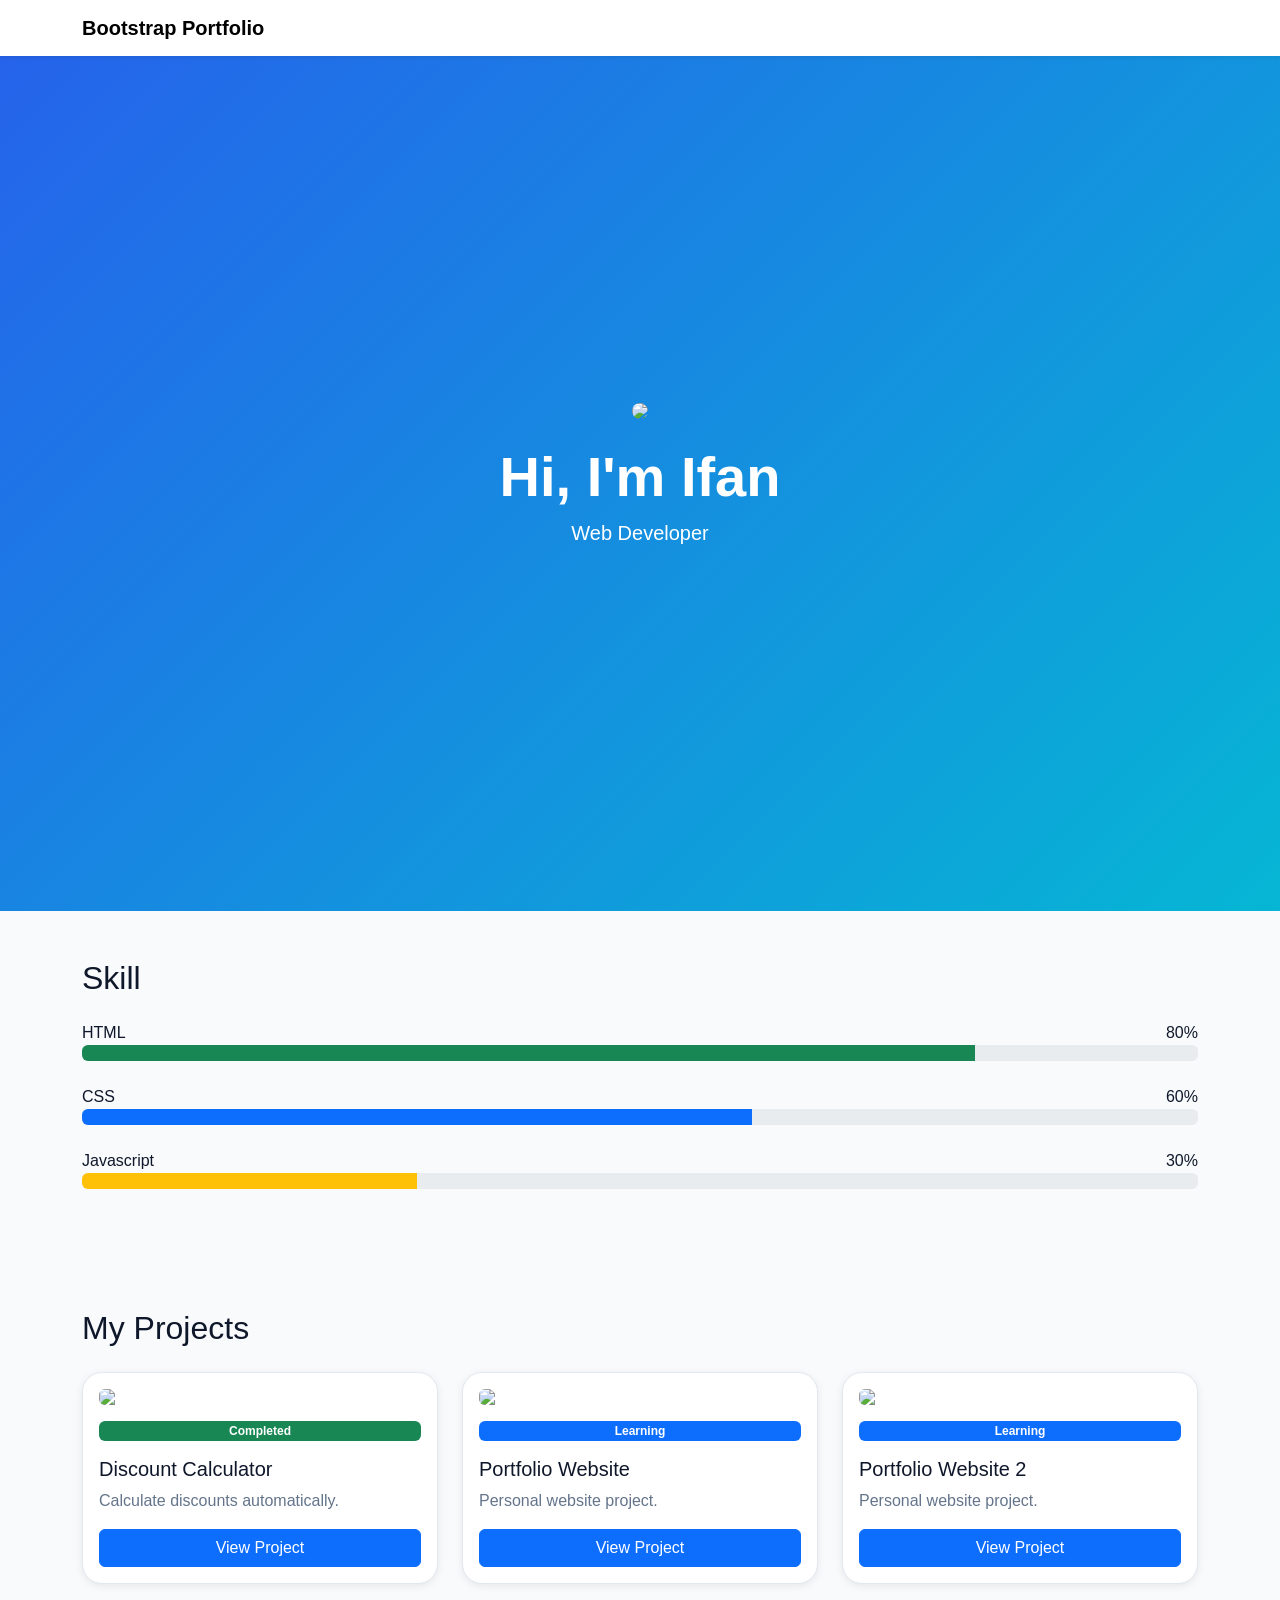
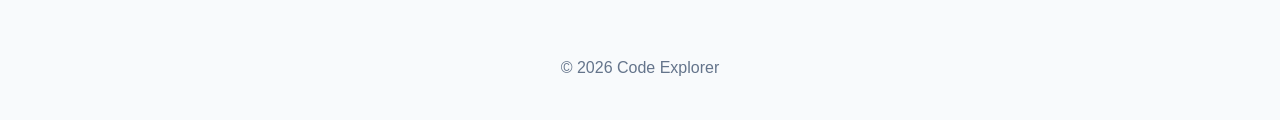
==== index.html @ 53e18f19 "Change class from 'm-4' to 'mb-4' and update skill name" ====
<!DOCTYPE html>

<html lang="en">

  <head>
    <meta charset="UTF-8">
    <meta name="viewport" content="width=device-width, initial-scale=1.0">

    <title>Bootstrap Portfolio</title>

    <link href="https://cdn.jsdelivr.net/npm/bootstrap@5.3.8/dist/css/bootstrap.min.css" rel="stylesheet">
    <link href="style2.css" rel="stylesheet">
  </head>

  <body>

    <!-- Navbar Bootstrap -->
    <nav class="navbar navbar-expand-lg bg-white shadow-sm">

      <!--
navbar           = komponen navbar Bootstrap
navbar-expand-lg = navbar melebar di layar besar
bg-white         = background putih
shadow-sm        = bayangan kecil
-->
      <div class="container">
        <!-- container = membatasi lebar konten -->
        <a class="navbar-brand fw-bold">
          <!--
        navbar-brand = nama/logo website
        fw-bold      = teks tebal
        -->
          Bootstrap Portfolio

        </a>
      </div>

    </nav>


    <section class="hero">

      <div class="container text-center">
        <!--
    container   = membatasi lebar konten
    text-center = teks rata tengah
    -->
        <img src="https://picsum.photos/200" class="rounded-circle mb-4">
        <!--
    rounded-circle = gambar lingkaran
    mb-4           = margin bawah -->
        <h1 class="display-4 fw-bold">
          <!--display-4 = heading besar
        fw-bold   = teks tebal -->

          Hi, I'm Ifan
        </h1>

        <p class="lead">

          <!-- lead = paragraf lebih menonjol -->
          Web Developer

        </p>

      </div>

    </section>


    <section class="container py-5">

      <!--
container = membatasi lebar konten
py-5      = padding atas bawah besar-->
      <h2 class="section-title">
        Skill
      </h2>


      <div class="mb-4">

        <!-- mb-4 = margin bawah -->

        <div class="d-flex justify-content-between">
          <!--
        d-flex                 = aktifkan flexbox
        justify-content-between = isi kiri & kanan berjauhan-->

          <span>HTML</span>
          <span>80%</span>

        </div>

        <div class="progress">

          <!-- progress = progress bar container -->

          <div class="progress-bar bg-success" style="width:80%">

            <!--
        progress-bar = isi progress
        bg-success   = warna hijau-->

          </div>

        </div>

      </div>

      <div class="mb-4">
        <div class="d-flex justify-content-between"> <span>CSS</span> <span>60%</span> </div>
        <div class="progress">
          <div class="progress-bar bg-primary" style="width:60%"> </div>
        </div>
      </div>

      <div class="mb-4">
        <div class="d-flex justify-content-between"> <span>Javascript</span> <span>30%</span> </div>
        <div class="progress">
          <div class="progress-bar bg-warning" style="width:30%"> </div>
        </div>
      </div>

    </section>


    <section class="container py-5">

      <h2 class="section-title">

        My Projects

      </h2>

      <div class="row g-4">
        <!--
    row = baris grid Bootstrap
    g-4 = jarak antar kolom
    -->

        <div class="col-md-4">
          <!--
        col-md-4 = 4 kolom dari total 12
                   tampil 3 card per baris
        -->

          <div class="custom-card p-3 d-flex flex-column">
            <!--
            p-3          = padding semua sisi
            d-flex       = aktifkan flexbox
            flex-column  = susun vertikal
            -->

            <img src="https://picsum.photos/300/200" class="rounded mb-3">
            <!--
            rounded = sudut membulat
            mb-3    = margin bawah
            -->

            <span class="badge bg-success">
              <!--
                badge      = label kecil
                bg-success = hijau
                -->
              Completed
            </span>
            <h5 class="mt-3">
              <!-- mt-3 = margin atas -->
              Discount Calculator
            </h5>

            <p class="muted">
              Calculate discounts automatically.
            </p>
            <button class="btn btn-primary mt-auto" onclick="showProject('Discount Calculator')">
              View Project
            </button>
          </div>
        </div>
        <div class="col-md-4">
          <div class="custom-card p-3 d-flex flex-column"> <img src="https://picsum.photos/300/200" class="rounded mb-3"> <span class="badge bg-primary"> Learning </span>
            <h5 class="mt-3"> Portfolio Website </h5>
            <p class="muted"> Personal website project. </p> <button class="btn btn-primary mt-auto" onclick="showProject('Personal website')">
              View Project
            </button>
          </div>
        </div>
        <div class="col-md-4">
          <div class="custom-card p-3 d-flex flex-column"> <img src="https://picsum.photos/300/200" class="rounded mb-3"> <span class="badge bg-primary"> Learning </span>
            <h5 class="mt-3"> Portfolio Website 2 </h5>
            <p class="muted"> Personal website project. </p> <button class="btn btn-primary mt-auto" onclick="showProject('Personal website project')">
              View Project
            </button>
          </div>
        </div>
      </div>

    </section>
    <!--<script>
    function showProject(projectName) {

      alert(
        "Project: " + projectName
      );

    }
    </script>-->
	<script src="script.js"></script>
  </body>

  <footer class="text-center py-4">
    <!--
text-center = teks rata tengah
py-4        = padding atas bawah
-->
    <p class="muted">

      © 2026 Code Explorer

    </p>

  </footer>


</html>
---- style2.css ----
:root {

  /* ===== COLORS ===== */

  --color-primary: #2563eb;         /* Warna utama website */
  --color-primary-hover: #1d4ed8;   /* Warna saat mouse hover */

  --color-success: #22c55e;         /* Warna sukses / selesai */
  --color-warning: #f59e0b;         /* Warna peringatan */
  --color-danger: #ef4444;          /* Warna error / bahaya */

  /* ===== SURFACES ===== */

  --color-bg: #f8fafc;              /* Warna background halaman */
  --color-surface: #ffffff;         /* Warna card atau panel */

  /* ===== TEXT ===== */

  --color-text: #0f172a;            /* Warna teks utama */
  --color-text-muted: #64748b;      /* Warna teks sekunder */

  /* ===== BORDERS ===== */

  --color-border: #e2e8f0;          /* Warna garis border */

  /* ===== RADIUS ===== */

  --radius-sm: 8px;                 /* Sudut kecil */
  --radius-md: 12px;                /* Sudut sedang */
  --radius-lg: 20px;                /* Sudut besar */

  /* ===== SHADOW ===== */

  --shadow-sm:
    0 2px 8px rgba(0,0,0,.08);      /* Bayangan ringan */

  --shadow-md:
    0 8px 20px rgba(0,0,0,.12);     /* Bayangan lebih kuat */

  /* ===== SPACING ===== */

  --space-1: 8px;                   /* Jarak kecil */
  --space-2: 16px;                  /* Jarak sedang */
  --space-3: 24px;                  /* Jarak besar */
  --space-4: 32px;                  /* Jarak ekstra */

  /* ===== TYPOGRAPHY ===== */

  --font-family:
    Inter,
    Arial,
    sans-serif;                     /* Font utama website */

  --text-xs: 12px;                  /* Teks sangat kecil */
  --text-sm: 14px;                  /* Teks kecil */
  --text-md: 16px;                  /* Ukuran teks normal */
  --text-lg: 20px;                  /* Teks besar */
  --text-xl: 32px;                  /* Judul section */
  --text-2xl: 48px;                 /* Judul utama */
}

/* ===== BODY ===== */

body {

    background: var(--color-bg);
    /* Gunakan warna background dari design system */

    color: var(--color-text);
    /* Gunakan warna teks utama */

    font-family: var(--font-family);
    /* Gunakan font utama */
}

/* ===== HERO SECTION ===== */

.hero {

    min-height: 95vh;
    /* Tinggi minimal 95% layar */

    display: flex;
    /* Aktifkan Flexbox */

    align-items: center;
    /* Konten di tengah secara vertikal */

    background:
    linear-gradient(
        135deg,
        var(--color-primary),
        #06b6d4
    );
    /* Background gradasi biru */

    color: white;
    /* Warna teks putih */
}

/* ===== CARD ===== */

.custom-card {

    background: var(--color-surface);
    /* Warna card */

    border: 1px solid var(--color-border);
    /* Garis tipis di sekeliling card */

    border-radius: var(--radius-lg);
    /* Sudut card membulat */

    box-shadow: var(--shadow-sm);
    /* Bayangan ringan */

    transition: .3s;
    /* Animasi halus */
}

.custom-card:hover {

    transform: translateY(-6px);
    /* Card naik saat disentuh mouse */

    box-shadow: var(--shadow-md);
    /* Bayangan lebih kuat saat hover */
}

/* ===== BUTTON ===== */

.custom-btn {

    background: var(--color-primary);
    /* Warna tombol utama */

    color: white;
    /* Teks putih */

    border: none;
    /* Hilangkan border default */

    padding:
        12px 24px;
    /* Ruang dalam tombol */

    border-radius:
        var(--radius-md);
    /* Sudut tombol membulat */
}

.custom-btn:hover {

    background:
        var(--color-primary-hover);
    /* Warna tombol saat hover */
}

/* ===== SECTION TITLE ===== */

.section-title {

    font-size:
        var(--text-xl);
    /* Ukuran judul section */

    margin-bottom:
        var(--space-3);
    /* Jarak bawah judul */
}

/* ===== MUTED TEXT ===== */

.muted {

    color:
        var(--color-text-muted);
    /* Warna teks sekunder */
}
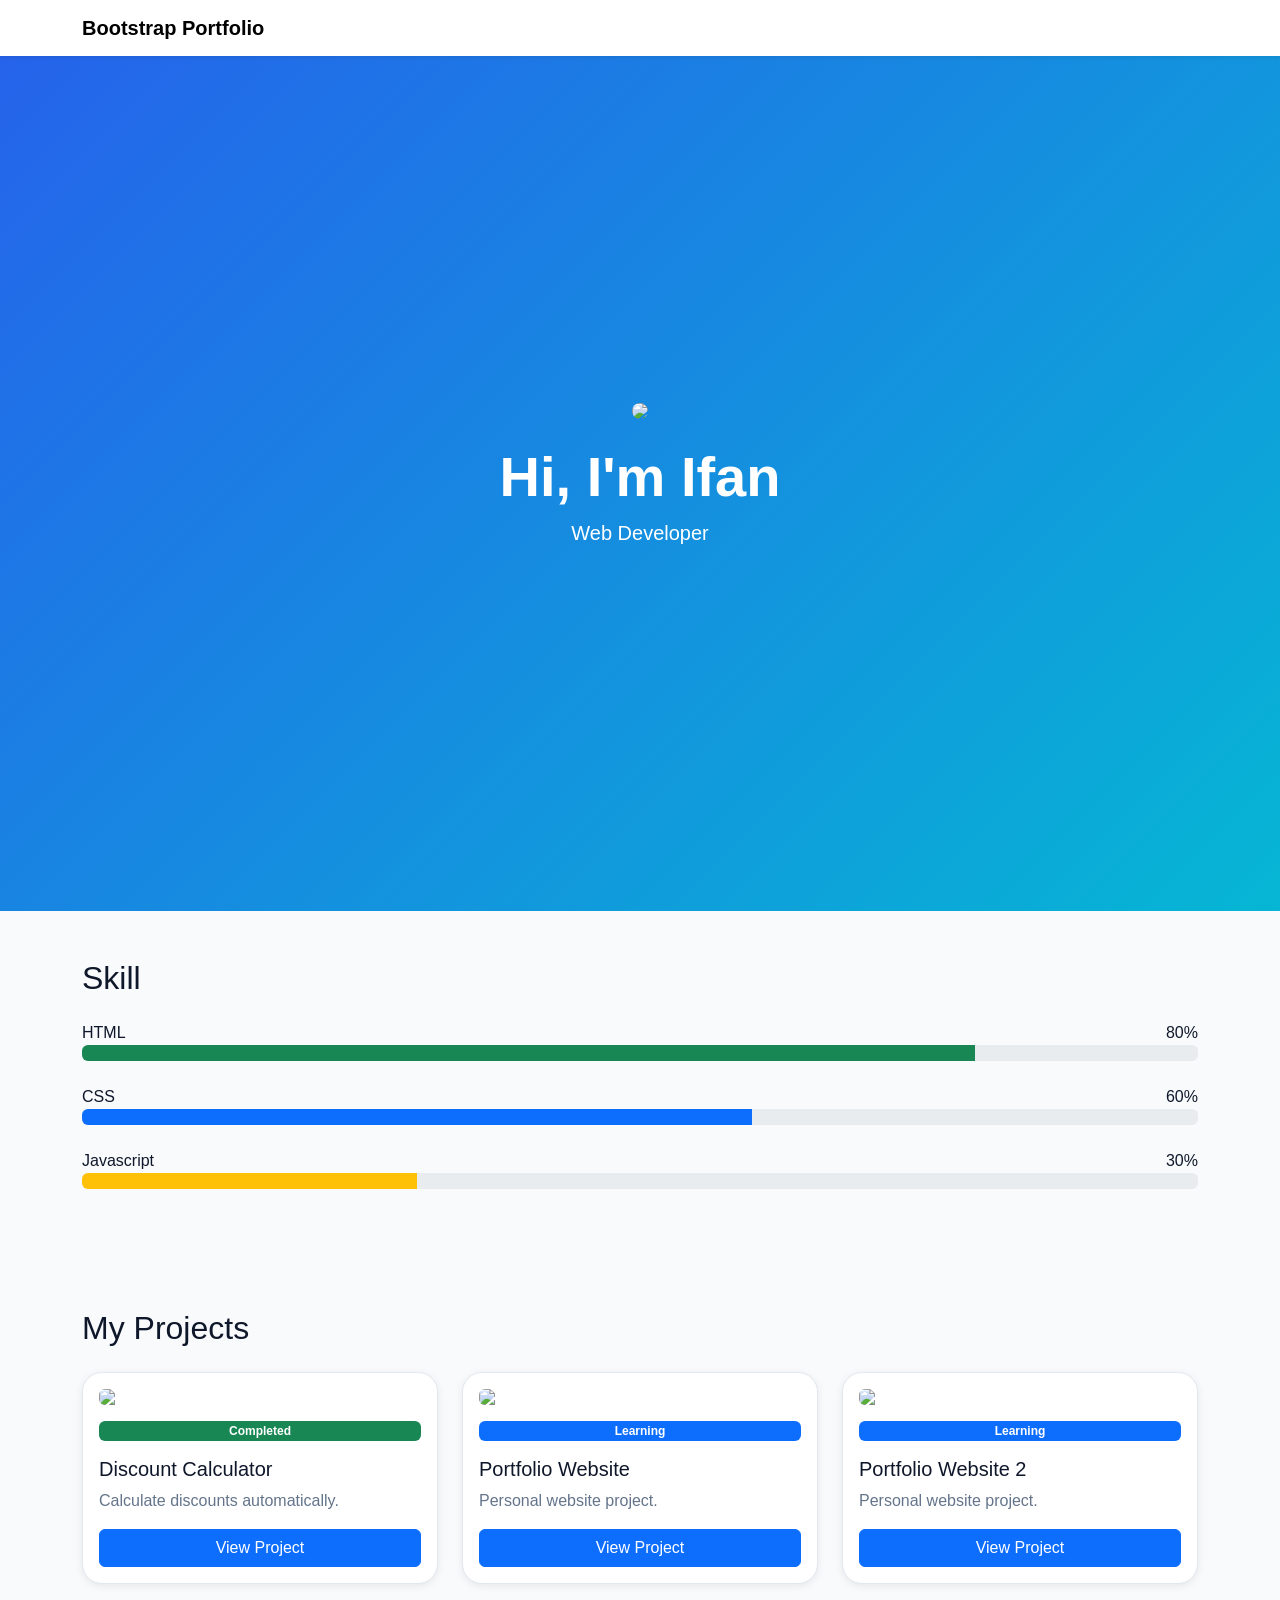
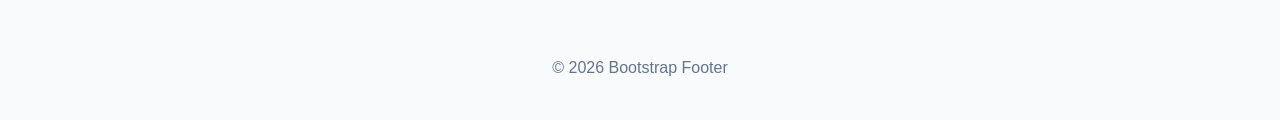
==== commit 36983f56: "Update index.html" ====
--- a/index.html
+++ b/index.html
@@ -216,7 +216,7 @@
 -->
     <p class="muted">
 
-      © 2026 Code Explorer
+      © 2026 Bootstrap Footer
 
     </p>
 
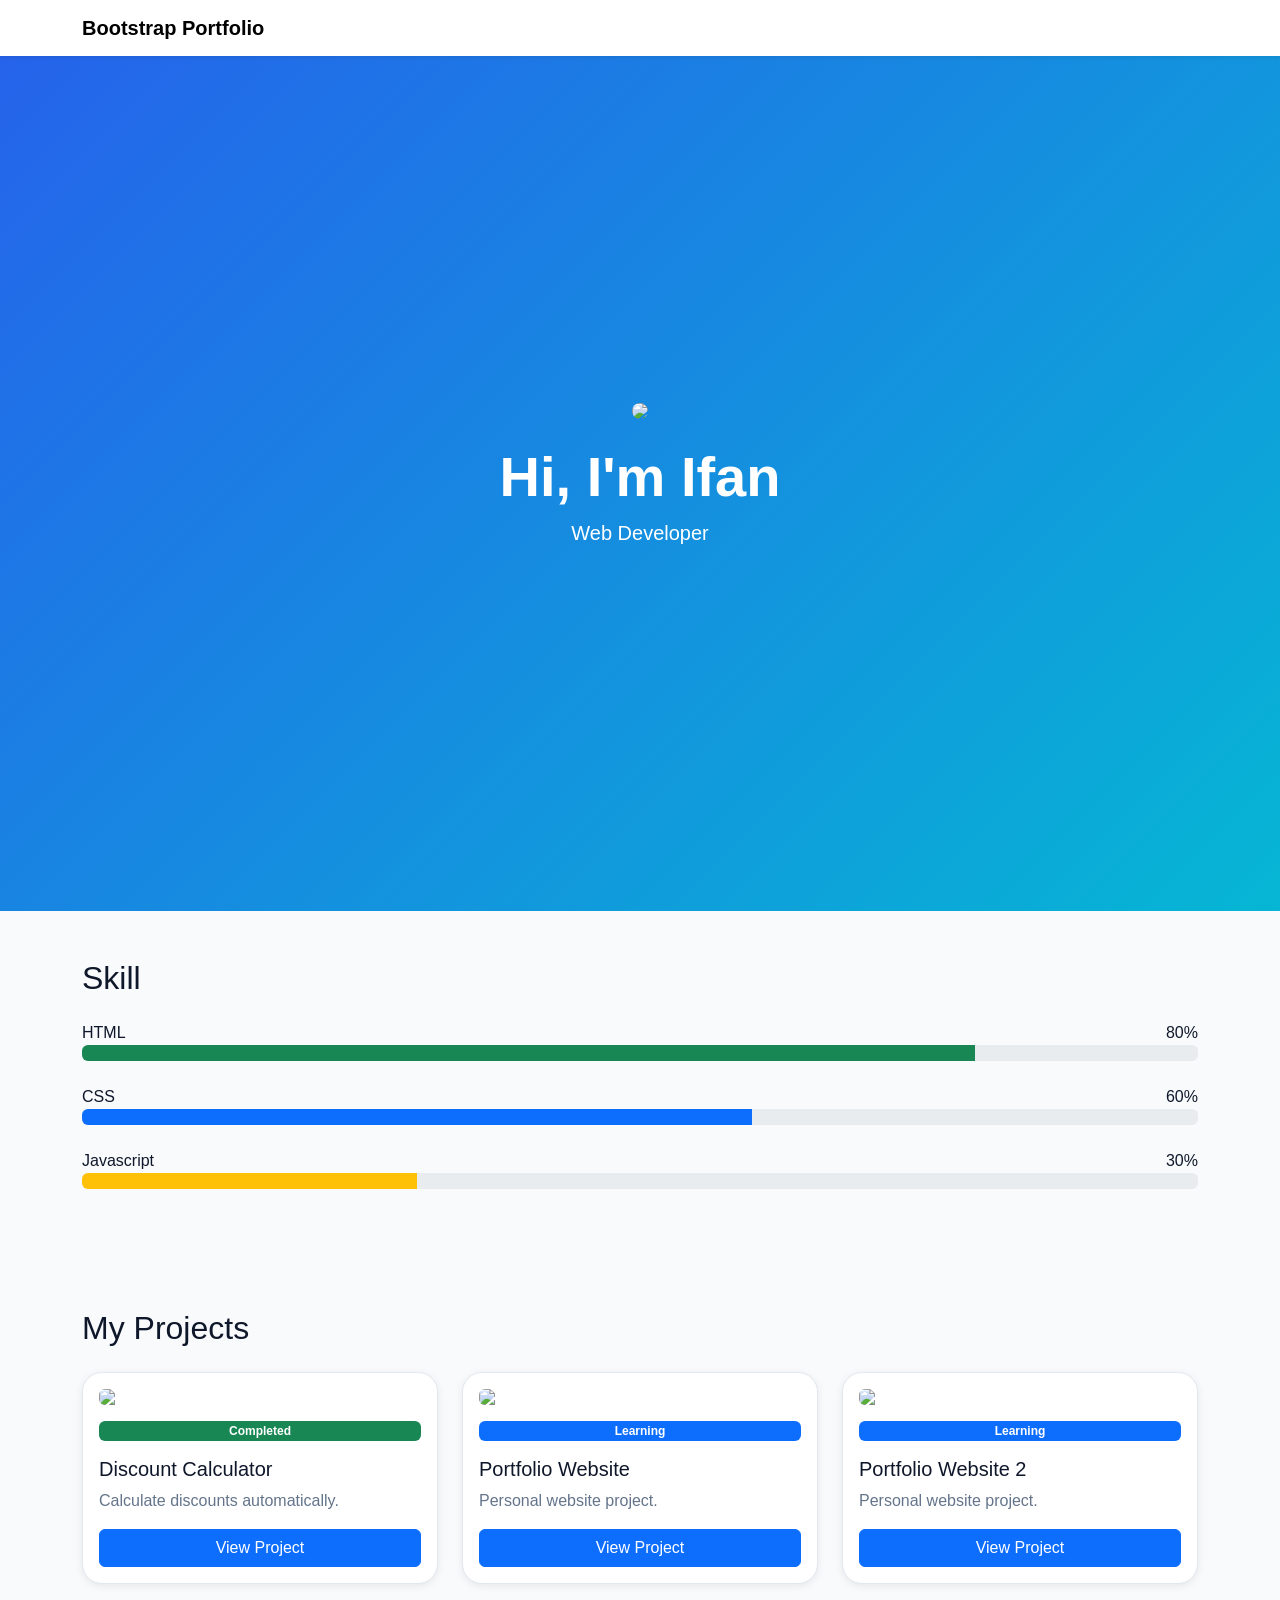
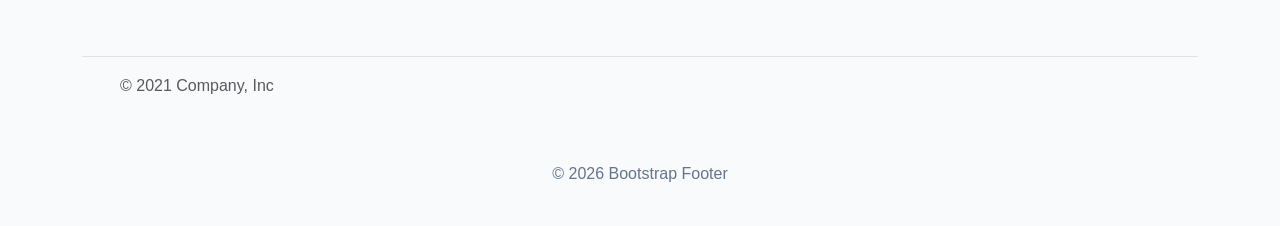
==== commit 8aa22d5b: "Add footer section with social media links from template" ====
--- a/index.html
+++ b/index.html
@@ -197,6 +197,22 @@
       </div>
 
     </section>
+	  <div class="container">
+  <footer class="d-flex flex-wrap justify-content-between align-items-center py-3 my-4 border-top">
+    <div class="col-md-4 d-flex align-items-center">
+      <a href="/" class="mb-3 me-2 mb-md-0 text-muted text-decoration-none lh-1">
+        <svg class="bi" width="30" height="24"><use xlink:href="#bootstrap"></use></svg>
+      </a>
+      <span class="text-muted">© 2021 Company, Inc</span>
+    </div>
+
+    <ul class="nav col-md-4 justify-content-end list-unstyled d-flex">
+      <li class="ms-3"><a class="text-muted" href="#"><svg class="bi" width="24" height="24"><use xlink:href="#twitter"></use></svg></a></li>
+      <li class="ms-3"><a class="text-muted" href="#"><svg class="bi" width="24" height="24"><use xlink:href="#instagram"></use></svg></a></li>
+      <li class="ms-3"><a class="text-muted" href="#"><svg class="bi" width="24" height="24"><use xlink:href="#facebook"></use></svg></a></li>
+    </ul>
+  </footer>
+</div>
     <!--<script>
     function showProject(projectName) {
 
@@ -207,6 +223,7 @@
     }
     </script>-->
 	<script src="script.js"></script>
+	  
   </body>
 
   <footer class="text-center py-4">
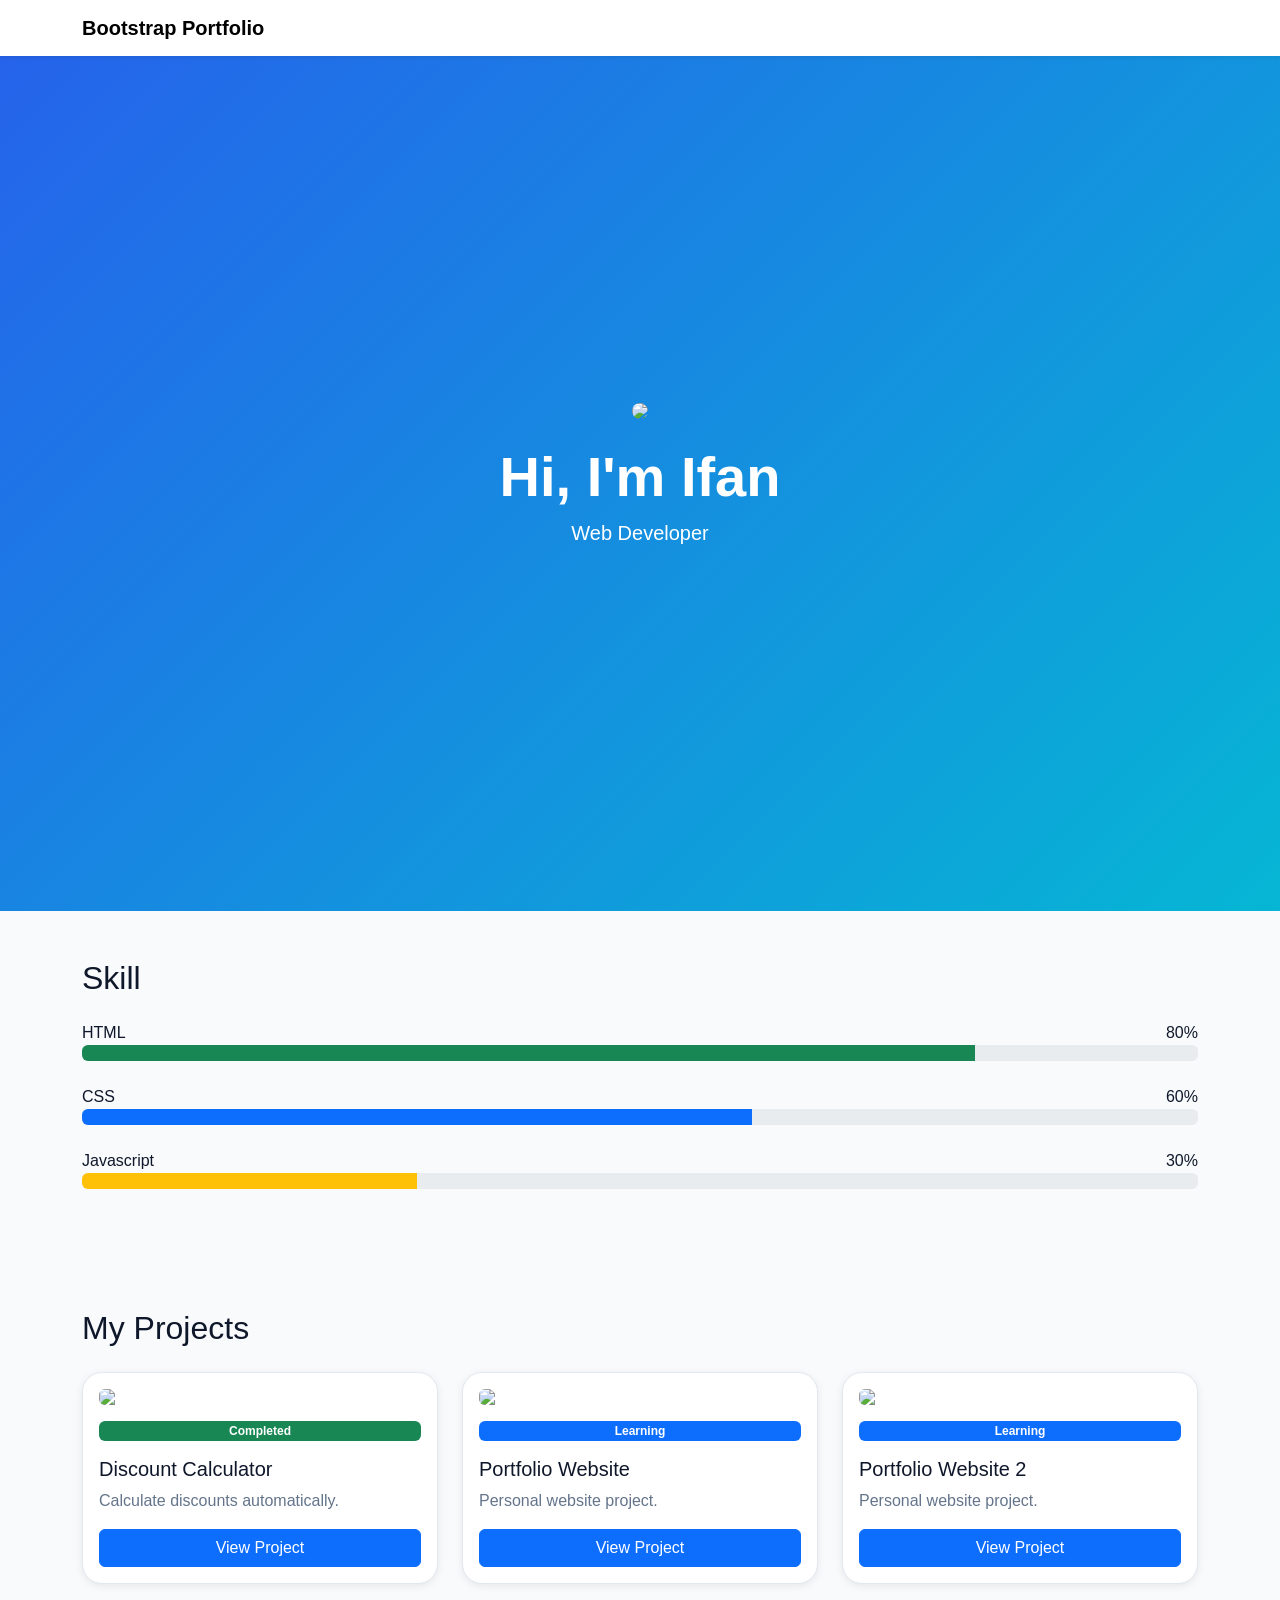
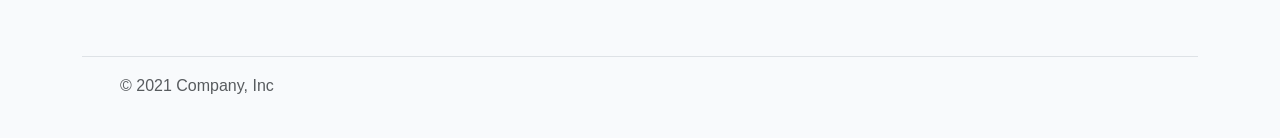
==== commit 453b4cc5: "Update index.html" ====
--- a/index.html
+++ b/index.html
@@ -225,19 +225,4 @@
 	<script src="script.js"></script>
 	  
   </body>
-
-  <footer class="text-center py-4">
-    <!--
-text-center = teks rata tengah
-py-4        = padding atas bawah
--->
-    <p class="muted">
-
-      © 2026 Bootstrap Footer
-
-    </p>
-
-  </footer>
-
-
 </html>
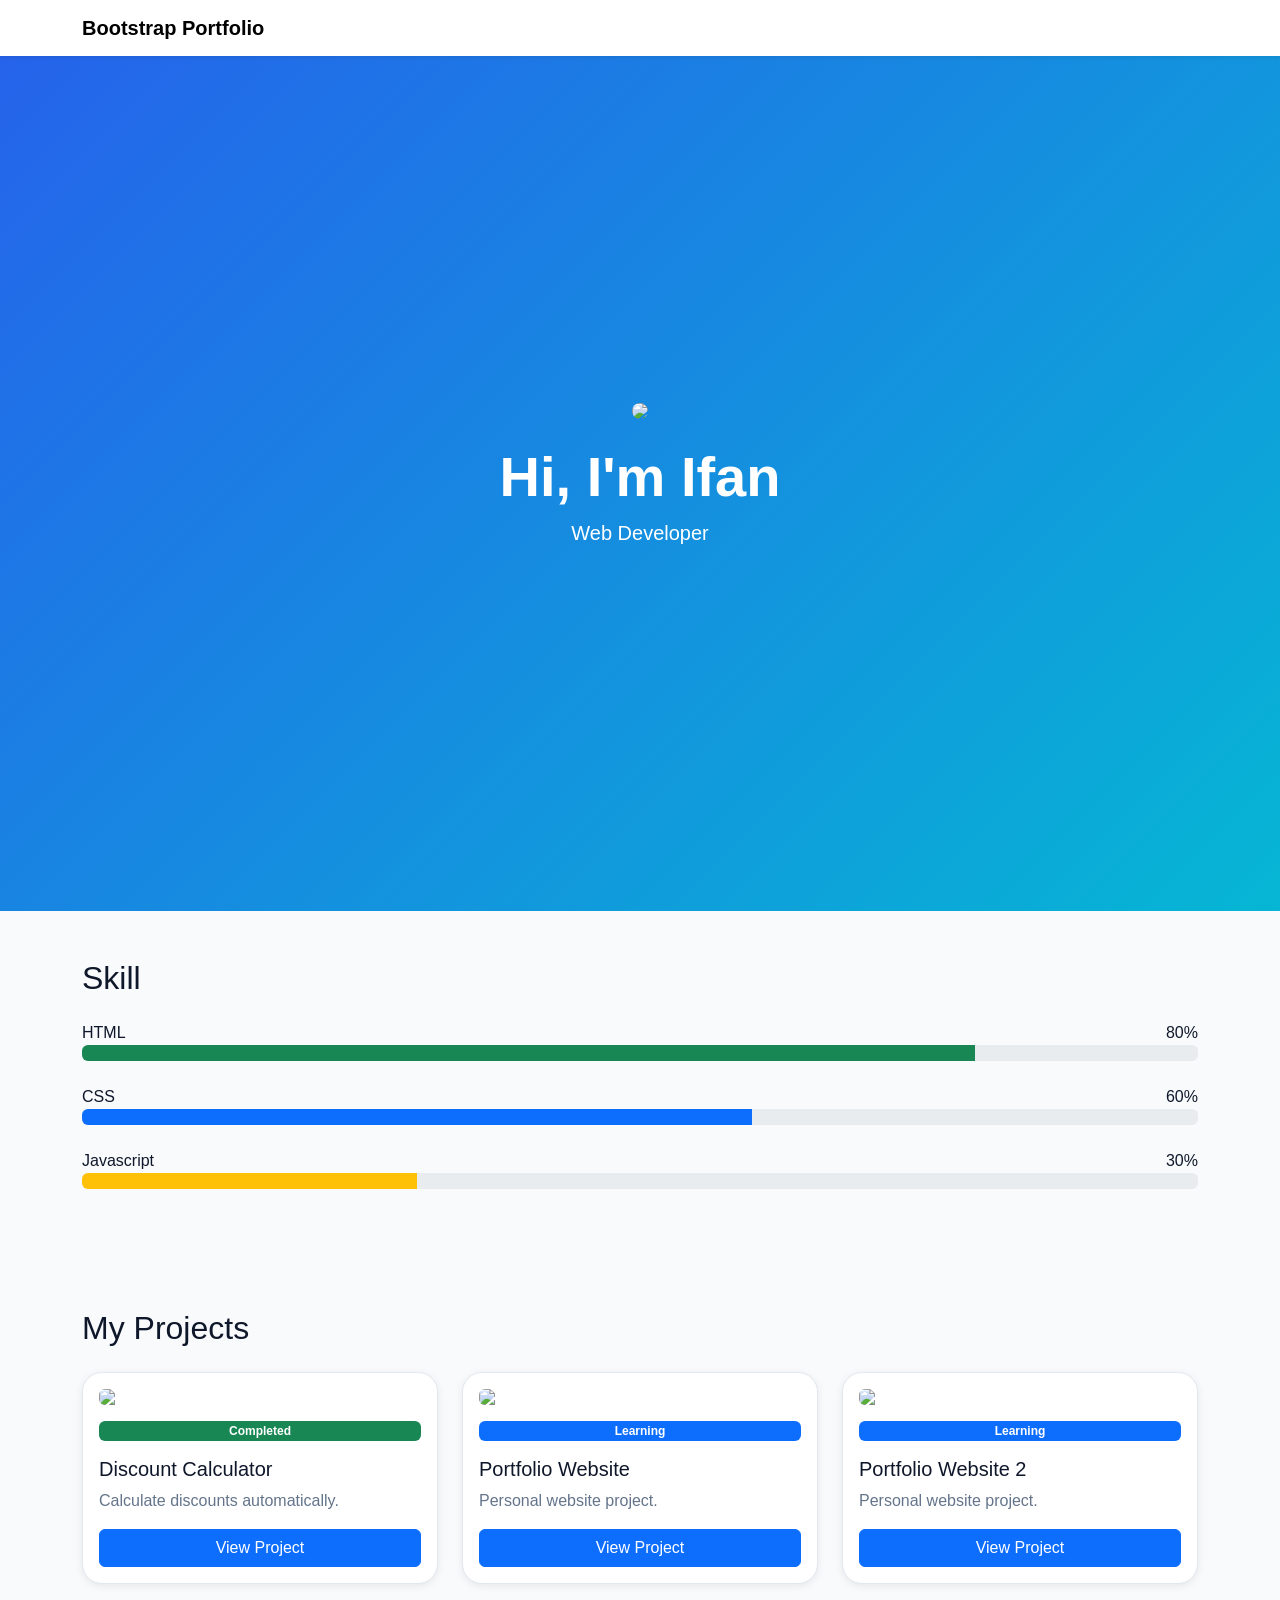
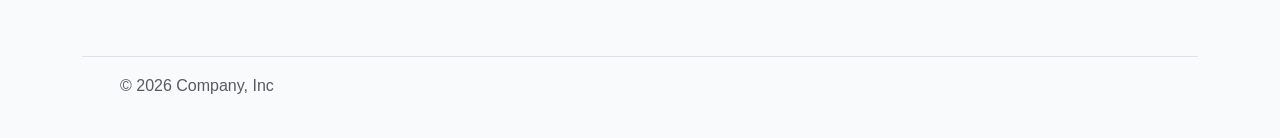
==== commit 5012270f: "Update copyright year from 2021 to 2026" ====
--- a/index.html
+++ b/index.html
@@ -9,6 +9,7 @@
     <title>Bootstrap Portfolio</title>
 
     <link href="https://cdn.jsdelivr.net/npm/bootstrap@5.3.8/dist/css/bootstrap.min.css" rel="stylesheet">
+	<link rel="stylesheet" href="https://cdn.jsdelivr.net/npm/bootstrap-icons@1.13.1/font/bootstrap-icons.min.css">
     <link href="style2.css" rel="stylesheet">
   </head>
 
@@ -203,7 +204,7 @@
       <a href="/" class="mb-3 me-2 mb-md-0 text-muted text-decoration-none lh-1">
         <svg class="bi" width="30" height="24"><use xlink:href="#bootstrap"></use></svg>
       </a>
-      <span class="text-muted">© 2021 Company, Inc</span>
+      <span class="text-muted">© 2026 Company, Inc</span>
     </div>
 
     <ul class="nav col-md-4 justify-content-end list-unstyled d-flex">
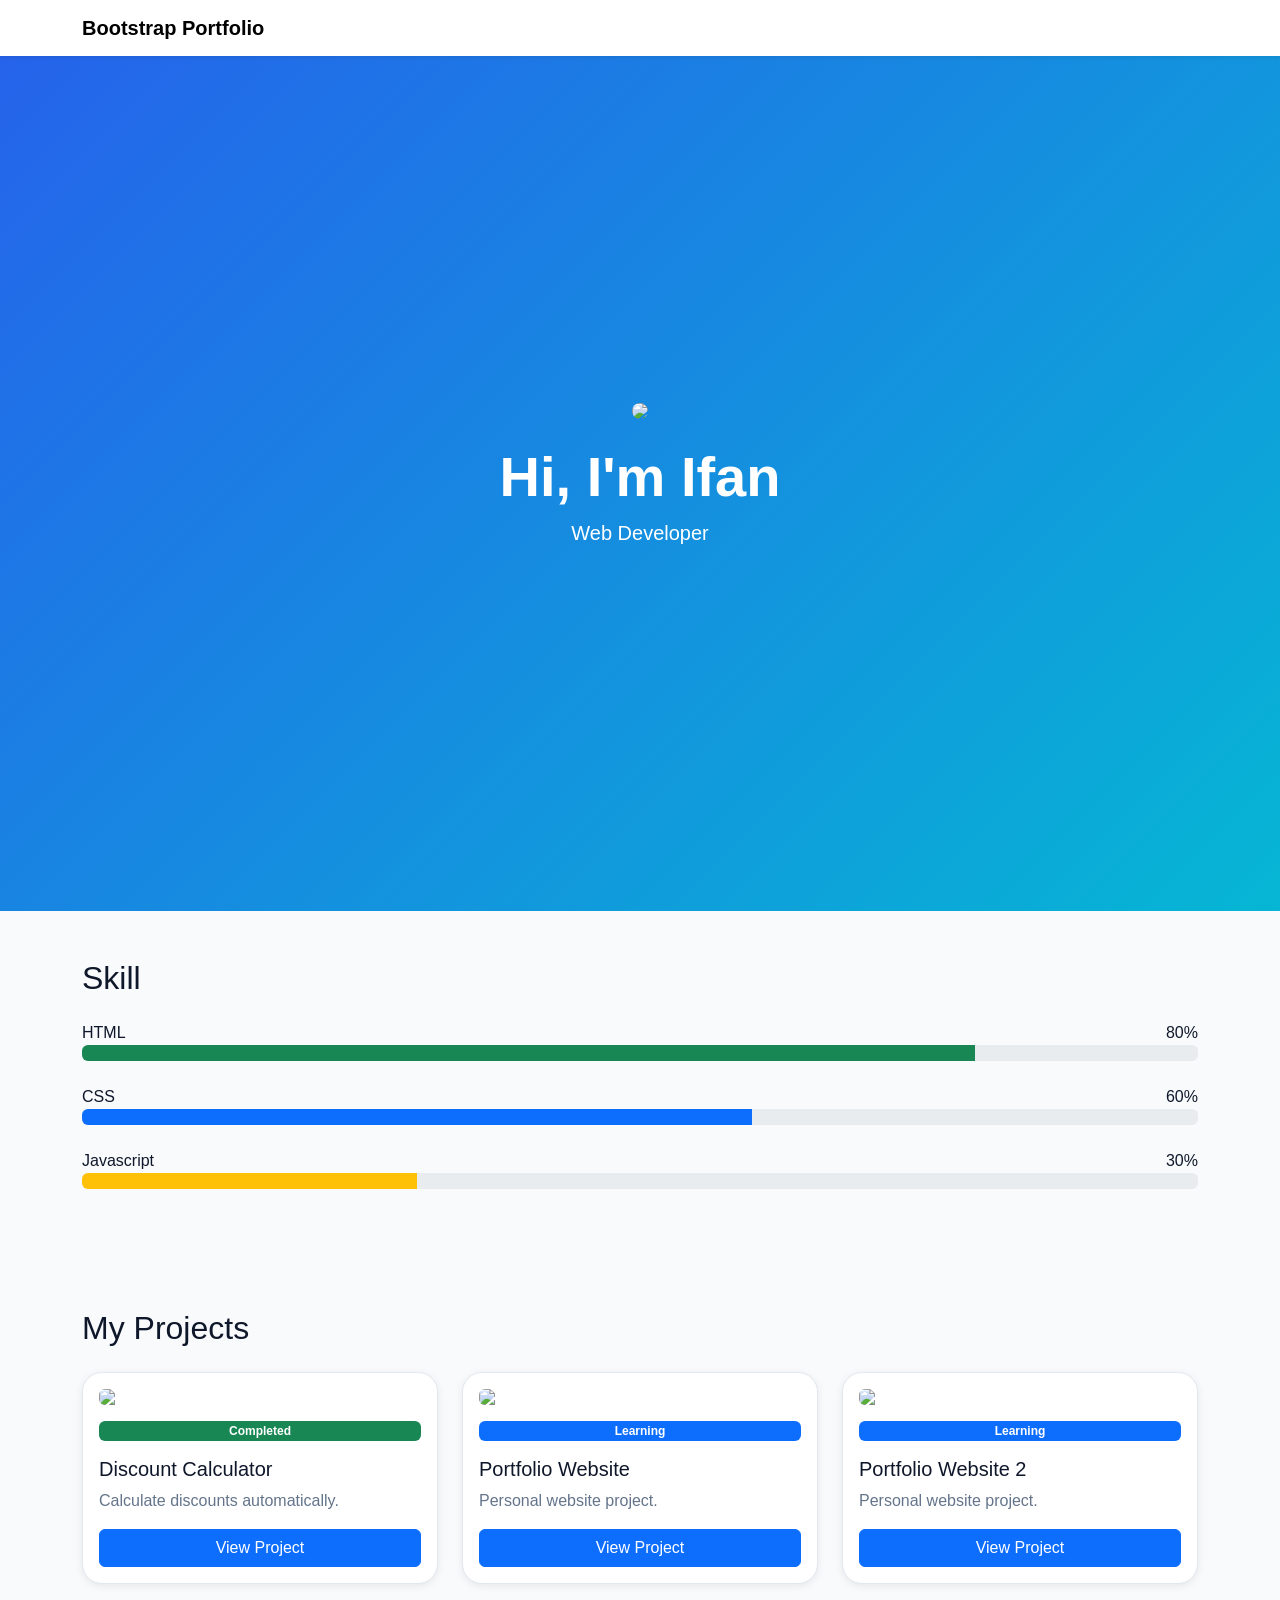
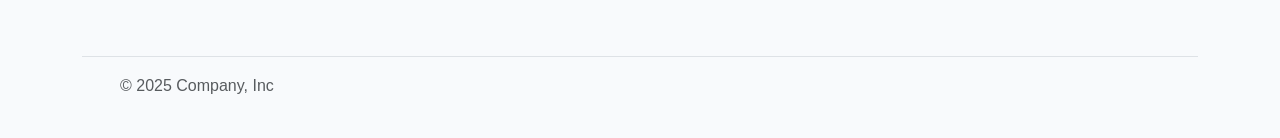
==== commit 47c30677: "Refactor footer in index.html Updated footer section with new content and styling." ====
--- a/index.html
+++ b/index.html
@@ -198,23 +198,8 @@
       </div>
 
     </section>
-	  <div class="container">
-  <footer class="d-flex flex-wrap justify-content-between align-items-center py-3 my-4 border-top">
-    <div class="col-md-4 d-flex align-items-center">
-      <a href="/" class="mb-3 me-2 mb-md-0 text-muted text-decoration-none lh-1">
-        <svg class="bi" width="30" height="24"><use xlink:href="#bootstrap"></use></svg>
-      </a>
-      <span class="text-muted">© 2026 Company, Inc</span>
-    </div>
-
-    <ul class="nav col-md-4 justify-content-end list-unstyled d-flex">
-      <li class="ms-3"><a class="text-muted" href="#"><svg class="bi" width="24" height="24"><use xlink:href="#twitter"></use></svg></a></li>
-      <li class="ms-3"><a class="text-muted" href="#"><svg class="bi" width="24" height="24"><use xlink:href="#instagram"></use></svg></a></li>
-      <li class="ms-3"><a class="text-muted" href="#"><svg class="bi" width="24" height="24"><use xlink:href="#facebook"></use></svg></a></li>
-    </ul>
-  </footer>
-</div>
-    <!--<script>
+	<div class="container"> <footer class="d-flex flex-wrap justify-content-between align-items-center py-3 my-4 border-top"> <div class="col-md-4 d-flex align-items-center"> <a href="/" class="mb-3 me-2 mb-md-0 text-body-secondary text-decoration-none lh-1" aria-label="Bootstrap"> <svg class="bi" width="30" height="24" aria-hidden="true"><use xlink:href="#bootstrap"></use></svg> </a> <span class="mb-3 mb-md-0 text-body-secondary">© 2025 Company, Inc</span> </div> <ul class="nav col-md-4 justify-content-end list-unstyled d-flex"> <li class="ms-3"><a class="text-body-secondary" href="#" aria-label="Instagram"><svg class="bi" width="24" height="24" aria-hidden="true"><use xlink:href="#instagram"></use></svg></a></li> <li class="ms-3"><a class="text-body-secondary" href="#" aria-label="Facebook"><svg class="bi" width="24" height="24"><use xlink:href="#facebook"></use></svg></a></li> </ul> </footer> </div>
+	<!--<script>
     function showProject(projectName) {
 
       alert(
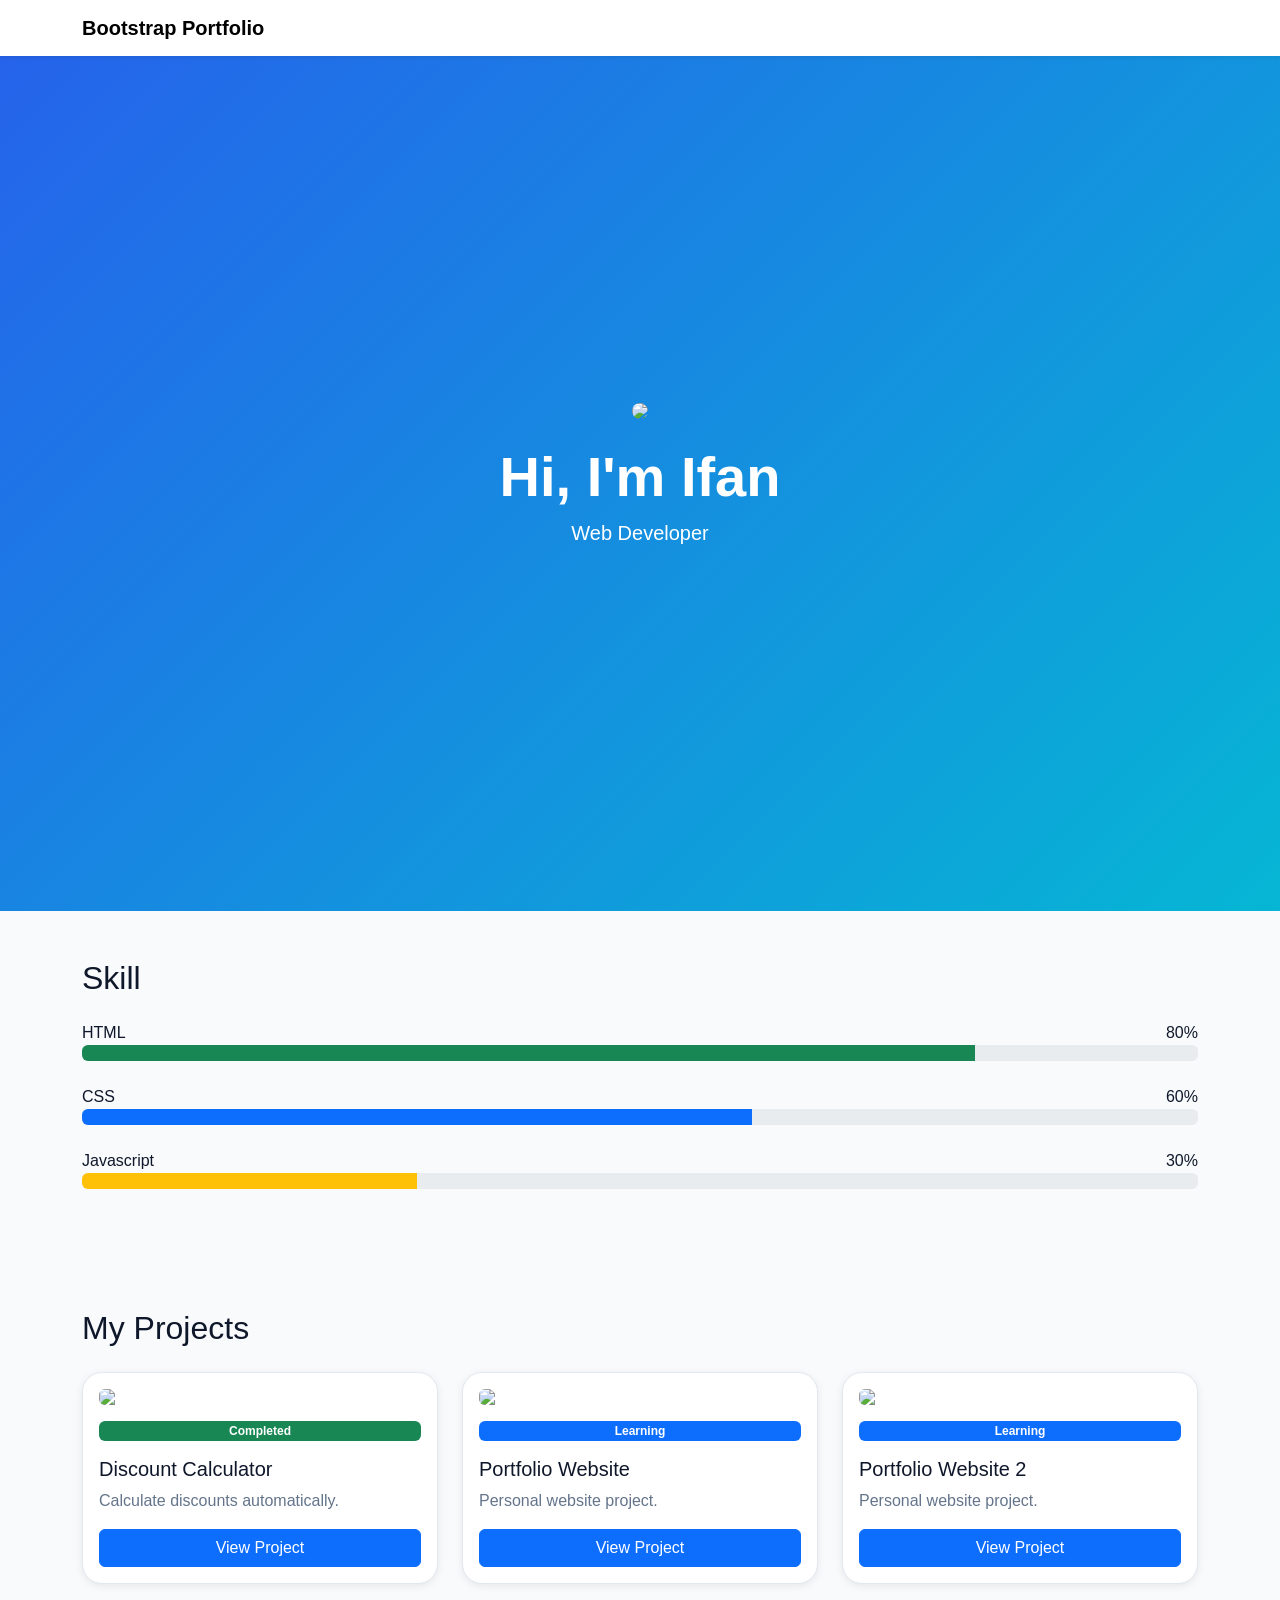
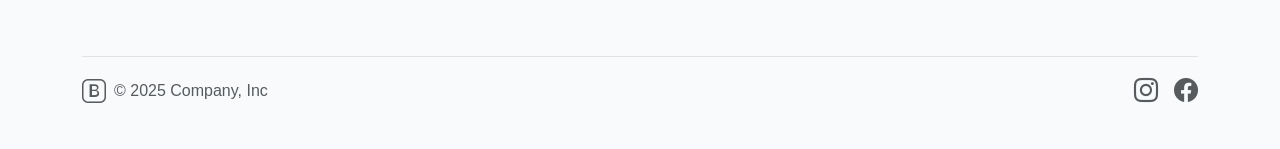
==== commit 81af9407: "Update index.html" ====
--- a/index.html
+++ b/index.html
@@ -198,7 +198,28 @@
       </div>
 
     </section>
-	<div class="container"> <footer class="d-flex flex-wrap justify-content-between align-items-center py-3 my-4 border-top"> <div class="col-md-4 d-flex align-items-center"> <a href="/" class="mb-3 me-2 mb-md-0 text-body-secondary text-decoration-none lh-1" aria-label="Bootstrap"> <svg class="bi" width="30" height="24" aria-hidden="true"><use xlink:href="#bootstrap"></use></svg> </a> <span class="mb-3 mb-md-0 text-body-secondary">© 2025 Company, Inc</span> </div> <ul class="nav col-md-4 justify-content-end list-unstyled d-flex"> <li class="ms-3"><a class="text-body-secondary" href="#" aria-label="Instagram"><svg class="bi" width="24" height="24" aria-hidden="true"><use xlink:href="#instagram"></use></svg></a></li> <li class="ms-3"><a class="text-body-secondary" href="#" aria-label="Facebook"><svg class="bi" width="24" height="24"><use xlink:href="#facebook"></use></svg></a></li> </ul> </footer> </div>
+	<div class="container"> 
+		<footer class="d-flex flex-wrap justify-content-between align-items-center py-3 my-4 border-top"> 
+			<div class="col-md-4 d-flex align-items-center"> 
+				<a href="/" class="mb-3 me-2 mb-md-0 text-body-secondary text-decoration-none lh-1" aria-label="Bootstrap"> 
+					<i class="bi bi-bootstrap fs-4"></i> 
+				</a> 
+				<span class="mb-3 mb-md-0 text-body-secondary">© 2025 Company, Inc</span> 
+			</div> 
+			<ul class="nav col-md-4 justify-content-end list-unstyled d-flex"> 
+				<li class="ms-3">
+				  <a class="text-body-secondary" href="#">
+				    <i class="bi bi-instagram fs-4"></i>
+				  </a>
+				</li>
+				<li class="ms-3">
+				  <a class="text-body-secondary" href="#">
+				    <i class="bi bi-facebook fs-4"></i>
+				  </a>
+				</li>
+			</ul>
+		</footer> 
+	</div>
 	<!--<script>
     function showProject(projectName) {
 
